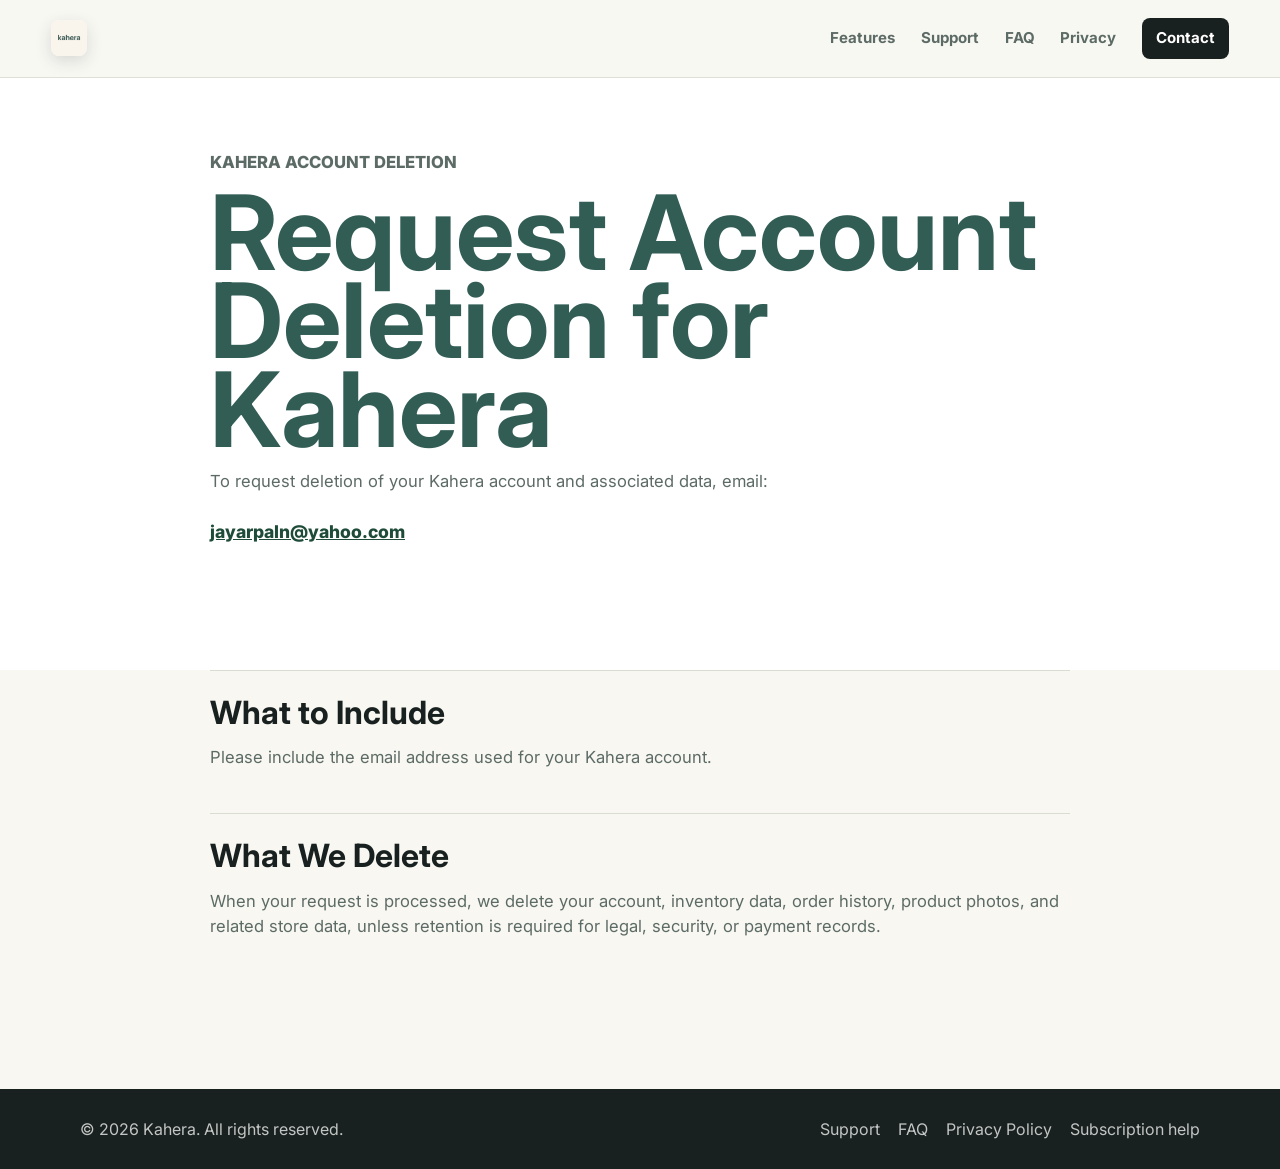
==== delete-account/index.html @ aa0c78bd "Add delete-account page" ====
<!doctype html>
<html lang="en">
  <head>
    <meta charset="utf-8" />
    <meta name="viewport" content="width=device-width, initial-scale=1" />
    <meta
      name="description"
      content="Request deletion of your Kahera account and associated app data."
    />
    <title>Request Account Deletion | Kahera</title>
    <link rel="icon" type="image/png" href="../assets/icon%20copy.png" />
    <link rel="apple-touch-icon" href="../assets/icon%20copy.png" />
    <link rel="preconnect" href="https://fonts.googleapis.com" />
    <link rel="preconnect" href="https://fonts.gstatic.com" crossorigin />
    <link
      href="https://fonts.googleapis.com/css2?family=Inter:wght@400;500;600;700;800&display=swap"
      rel="stylesheet"
    />
    <link rel="stylesheet" href="../styles.css" />
  </head>
  <body>
    <header class="site-header">
      <a class="brand" href="/" aria-label="Kahera home">
        <img
          class="brand-mark"
          src="../assets/icon%20copy.png"
          alt=""
          aria-hidden="true"
        />
      </a>
      <nav class="nav" aria-label="Primary navigation">
        <a href="/#features">Features</a>
        <a href="/#support">Support</a>
        <a href="/#faq">FAQ</a>
        <a href="/privacy">Privacy</a>
        <a class="nav-cta" href="mailto:jayarpaln@yahoo.com">Contact</a>
      </nav>
    </header>

    <main>
      <section class="section policy-hero" aria-labelledby="deletion-title">
        <div class="section-inner policy-shell">
          <p class="section-kicker">Kahera Account Deletion</p>
          <h1 id="deletion-title">Request Account Deletion for Kahera</h1>
          <p>
            To request deletion of your Kahera account and associated data,
            email:
          </p>
          <p>
            <a class="support-email" href="mailto:jayarpaln@yahoo.com"
              >jayarpaln@yahoo.com</a
            >
          </p>
        </div>
      </section>

      <section class="section policy-section">
        <div class="section-inner policy-shell">
          <article class="policy-card">
            <h2>What to Include</h2>
            <p>
              Please include the email address used for your Kahera account.
            </p>
          </article>

          <article class="policy-card">
            <h2>What We Delete</h2>
            <p>
              When your request is processed, we delete your account, inventory
              data, order history, product photos, and related store data,
              unless retention is required for legal, security, or payment
              records.
            </p>
          </article>
        </div>
      </section>
    </main>

    <footer class="site-footer">
      <div class="footer-inner">
        <p>&copy; 2026 Kahera. All rights reserved.</p>
        <div class="footer-links">
          <a href="mailto:jayarpaln@yahoo.com">Support</a>
          <a href="/#faq">FAQ</a>
          <a href="/privacy">Privacy Policy</a>
          <a href="/#support">Subscription help</a>
        </div>
      </div>
    </footer>
  </body>
</html>
---- styles.css ----
:root {
  --ink: #18211f;
  --muted: #5d6b66;
  --paper: #f8f7f2;
  --panel: #ffffff;
  --line: #d9ddd2;
  --mint: #d7f0df;
  --moss: #2f6b4f;
  --moss-dark: #1e4c39;
  --copper: #c97941;
  --sky: #d9ecf7;
  --shadow: 0 18px 60px rgba(24, 33, 31, 0.13);
}

* {
  box-sizing: border-box;
}

html {
  scroll-behavior: smooth;
}

body {
  margin: 0;
  background: var(--paper);
  color: var(--ink);
  font-family: Inter, system-ui, -apple-system, BlinkMacSystemFont, "Segoe UI", sans-serif;
  line-height: 1.5;
}

a {
  color: inherit;
}

.site-header {
  position: fixed;
  top: 0;
  left: 0;
  right: 0;
  z-index: 20;
  display: flex;
  align-items: center;
  justify-content: space-between;
  gap: 24px;
  padding: 18px clamp(18px, 4vw, 56px);
  background: rgba(248, 247, 242, 0.88);
  border-bottom: 1px solid rgba(217, 221, 210, 0.8);
  backdrop-filter: blur(18px);
}

.brand {
  display: inline-flex;
  align-items: center;
  gap: 10px;
  color: var(--ink);
  font-size: 1.05rem;
  font-weight: 800;
  text-decoration: none;
}

.brand-mark {
  width: 36px;
  height: 36px;
  object-fit: cover;
  border-radius: 8px;
  box-shadow: 0 5px 16px rgba(24, 33, 31, 0.15);
}

.nav {
  display: flex;
  align-items: center;
  gap: clamp(12px, 2vw, 26px);
  color: var(--muted);
  font-size: 0.94rem;
  font-weight: 700;
}

.nav a {
  text-decoration: none;
}

.nav a:hover {
  color: var(--ink);
}

.nav-cta {
  padding: 9px 14px;
  background: var(--ink);
  border-radius: 8px;
  color: white;
}

.hero {
  position: relative;
  min-height: 94vh;
  display: grid;
  align-items: center;
  overflow: hidden;
  padding: 130px clamp(20px, 6vw, 76px) 58px;
}

.hero-image,
.hero-overlay {
  position: absolute;
  inset: 0;
}

.hero-image {
  width: 100%;
  height: 100%;
  object-fit: cover;
}

.hero-overlay {
  background:
    linear-gradient(90deg, rgba(248, 247, 242, 0.98) 0%, rgba(248, 247, 242, 0.85) 42%, rgba(248, 247, 242, 0.3) 72%),
    linear-gradient(0deg, rgba(248, 247, 242, 0.42), rgba(248, 247, 242, 0.08));
}

.hero-content {
  position: relative;
  z-index: 1;
  max-width: 680px;
}

.eyebrow,
.section-kicker {
  margin: 0 0 13px;
  color: var(--moss-dark);
  font-size: 0.78rem;
  font-weight: 800;
  letter-spacing: 0;
  text-transform: uppercase;
}

h1,
h2,
h3,
p {
  margin-top: 0;
}

h1 {
  margin-bottom: 18px;
  font-size: clamp(4rem, 13vw, 9rem);
  line-height: 0.85;
  letter-spacing: 0;
}

.hero-copy {
  max-width: 620px;
  margin-bottom: 30px;
  color: #2d3935;
  font-size: clamp(1.1rem, 2vw, 1.34rem);
}

.hero-actions {
  display: flex;
  flex-wrap: wrap;
  gap: 12px;
}

.button {
  display: inline-flex;
  min-height: 48px;
  align-items: center;
  justify-content: center;
  padding: 13px 19px;
  border: 1px solid transparent;
  border-radius: 8px;
  font-weight: 800;
  text-decoration: none;
  cursor: pointer;
}

.button.primary {
  background: var(--moss);
  color: white;
}

.button.primary:hover {
  background: var(--moss-dark);
}

.button.secondary {
  background: rgba(255, 255, 255, 0.75);
  border-color: rgba(47, 107, 79, 0.28);
  color: var(--moss-dark);
}

.section {
  padding: clamp(58px, 9vw, 108px) clamp(20px, 5vw, 72px);
}

.section-inner {
  width: min(1120px, 100%);
  margin: 0 auto;
}

.intro {
  background: var(--panel);
}

.intro-grid,
.plans-grid,
.support-grid {
  display: grid;
  grid-template-columns: minmax(0, 0.9fr) minmax(0, 1.1fr);
  gap: clamp(28px, 6vw, 72px);
  align-items: start;
}

h2 {
  margin-bottom: 16px;
  font-size: clamp(2rem, 5vw, 4.2rem);
  line-height: 1.02;
  letter-spacing: 0;
}

.intro p:not(.section-kicker),
.support p,
.plans p,
.feature-card p,
.faq p {
  color: var(--muted);
  font-size: 1.02rem;
}

.section-heading {
  max-width: 720px;
  margin-bottom: 34px;
}

.feature-grid {
  display: grid;
  grid-template-columns: repeat(4, minmax(0, 1fr));
  gap: 14px;
}

.feature-card,
.plan-card {
  min-height: 230px;
  padding: 22px;
  background: var(--panel);
  border: 1px solid var(--line);
  border-radius: 8px;
}

.feature-icon {
  display: inline-flex;
  margin-bottom: 28px;
  color: var(--copper);
  font-size: 0.82rem;
  font-weight: 800;
}

h3 {
  margin-bottom: 10px;
  font-size: 1.16rem;
}

.plans {
  background: var(--sky);
}

.plan-list {
  display: grid;
  gap: 14px;
}

.plan-card {
  min-height: 160px;
  box-shadow: none;
}

.plan-card.emphasized {
  background: var(--ink);
  border-color: var(--ink);
  color: white;
  box-shadow: var(--shadow);
}

.plan-card.emphasized p {
  color: rgba(255, 255, 255, 0.76);
}

.support {
  background: var(--panel);
}

.support-email {
  display: inline-flex;
  margin-top: 8px;
  color: var(--moss-dark);
  font-size: 1.1rem;
  font-weight: 800;
}

.contact-form {
  display: grid;
  gap: 15px;
  padding: 24px;
  background: var(--paper);
  border: 1px solid var(--line);
  border-radius: 8px;
}

label {
  display: grid;
  gap: 8px;
  color: var(--ink);
  font-size: 0.9rem;
  font-weight: 800;
}

input,
select,
textarea {
  width: 100%;
  border: 1px solid #cbd1c4;
  border-radius: 8px;
  background: white;
  color: var(--ink);
  font: inherit;
  padding: 12px 13px;
}

textarea {
  resize: vertical;
}

.faq-list {
  display: grid;
  gap: 12px;
}

.policy-hero {
  padding-top: 150px;
  background: var(--panel);
}

.policy-shell {
  max-width: 860px;
}

.policy-shell h1 {
  margin-bottom: 16px;
  color: #315d55;
  font-size: clamp(3rem, 9vw, 6.5rem);
}

.policy-shell h2 {
  font-size: clamp(1.45rem, 3vw, 2rem);
}

.policy-shell p {
  color: var(--muted);
  font-size: 1.04rem;
}

.policy-shell ul {
  margin: 0 0 18px;
  padding-left: 24px;
  color: var(--muted);
  font-size: 1.04rem;
}

.policy-shell li + li {
  margin-top: 8px;
}

.policy-updated {
  color: var(--moss-dark);
  font-weight: 800;
}

.policy-section {
  padding-top: 0;
}

.policy-card {
  padding: 26px 0;
  border-top: 1px solid var(--line);
}

.policy-card a,
.faq a {
  color: var(--moss-dark);
  font-weight: 800;
}

details {
  background: var(--panel);
  border: 1px solid var(--line);
  border-radius: 8px;
  padding: 18px 20px;
}

summary {
  color: var(--ink);
  font-weight: 800;
  cursor: pointer;
}

details p {
  margin: 12px 0 0;
}

.site-footer {
  padding: 28px clamp(20px, 5vw, 72px);
  background: var(--ink);
  color: rgba(255, 255, 255, 0.74);
}

.footer-inner {
  width: min(1120px, 100%);
  margin: 0 auto;
  display: flex;
  justify-content: space-between;
  gap: 18px;
}

.footer-inner p {
  margin: 0;
}

.footer-links {
  display: flex;
  flex-wrap: wrap;
  gap: 18px;
}

.footer-links a {
  text-decoration: none;
}

@media (max-width: 860px) {
  .site-header {
    align-items: flex-start;
    position: absolute;
  }

  .nav {
    justify-content: flex-end;
    flex-wrap: wrap;
    gap: 10px 16px;
  }

  .hero {
    min-height: 88vh;
    padding-top: 150px;
  }

  .hero-overlay {
    background:
      linear-gradient(90deg, rgba(248, 247, 242, 0.98) 0%, rgba(248, 247, 242, 0.88) 62%, rgba(248, 247, 242, 0.55) 100%),
      linear-gradient(0deg, rgba(248, 247, 242, 0.38), rgba(248, 247, 242, 0.16));
  }

  .intro-grid,
  .plans-grid,
  .support-grid,
  .feature-grid {
    grid-template-columns: 1fr;
  }
}

@media (max-width: 560px) {
  .site-header {
    display: grid;
    gap: 14px;
  }

  .nav {
    justify-content: flex-start;
    font-size: 0.86rem;
  }

  .nav-cta {
    padding: 7px 10px;
  }

  .hero {
    min-height: 92vh;
    padding-top: 170px;
  }

  h1 {
    font-size: clamp(3.5rem, 22vw, 6.5rem);
  }

  .hero-copy {
    font-size: 1.03rem;
  }

  .button {
    width: 100%;
  }

  .feature-card,
  .plan-card,
  .contact-form {
    padding: 18px;
  }

  .footer-inner {
    display: grid;
  }
}
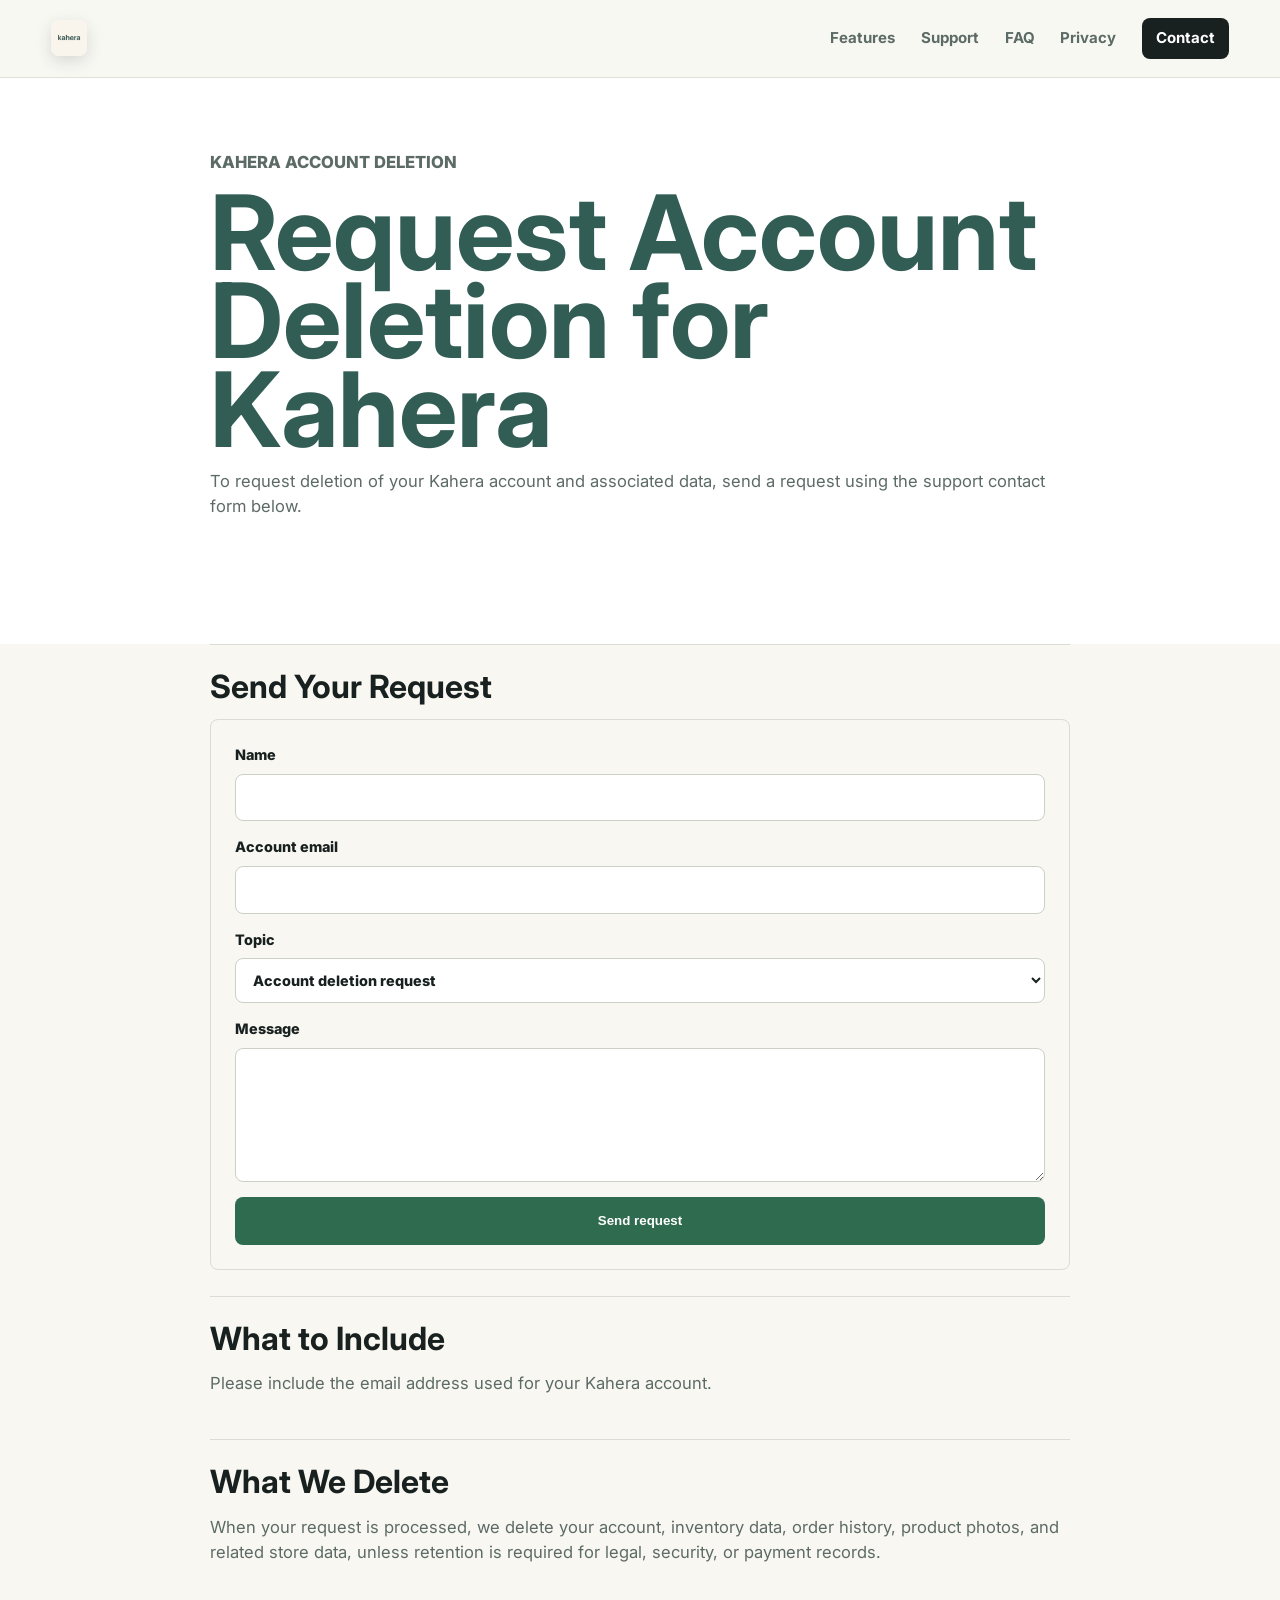
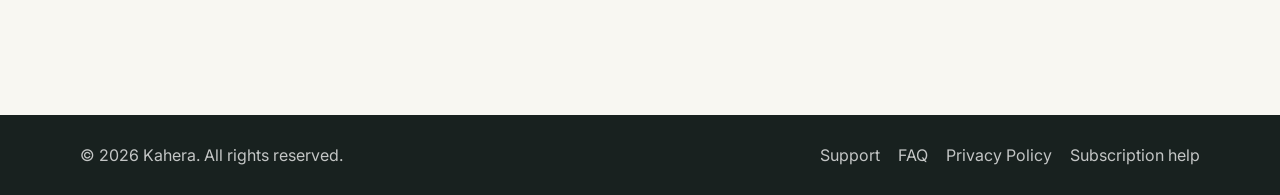
==== commit 8a05d80a: "update delete-account page to use form" ====
--- a/delete-account/index.html
+++ b/delete-account/index.html
@@ -44,18 +44,46 @@
           <h1 id="deletion-title">Request Account Deletion for Kahera</h1>
           <p>
             To request deletion of your Kahera account and associated data,
-            email:
-          </p>
-          <p>
-            <a class="support-email" href="mailto:jayarpaln@yahoo.com"
-              >jayarpaln@yahoo.com</a
-            >
+            send a request using the support contact form below.
           </p>
         </div>
       </section>
 
       <section class="section policy-section">
         <div class="section-inner policy-shell">
+          <article class="policy-card">
+            <h2>Send Your Request</h2>
+            <form
+              class="contact-form"
+              action="mailto:jayarpaln@yahoo.com"
+              method="post"
+              enctype="text/plain"
+            >
+              <label>
+                Name
+                <input name="name" type="text" autocomplete="name" required />
+              </label>
+              <label>
+                Account email
+                <input name="email" type="email" autocomplete="email" required />
+              </label>
+              <label>
+                Topic
+                <select name="topic">
+                  <option>Account deletion request</option>
+                  <option>Privacy or data request</option>
+                  <option>General support</option>
+                  <option>Subscription help</option>
+                </select>
+              </label>
+              <label>
+                Message
+                <textarea name="message" rows="5" required></textarea>
+              </label>
+              <button class="button primary" type="submit">Send request</button>
+            </form>
+          </article>
+
           <article class="policy-card">
             <h2>What to Include</h2>
             <p>
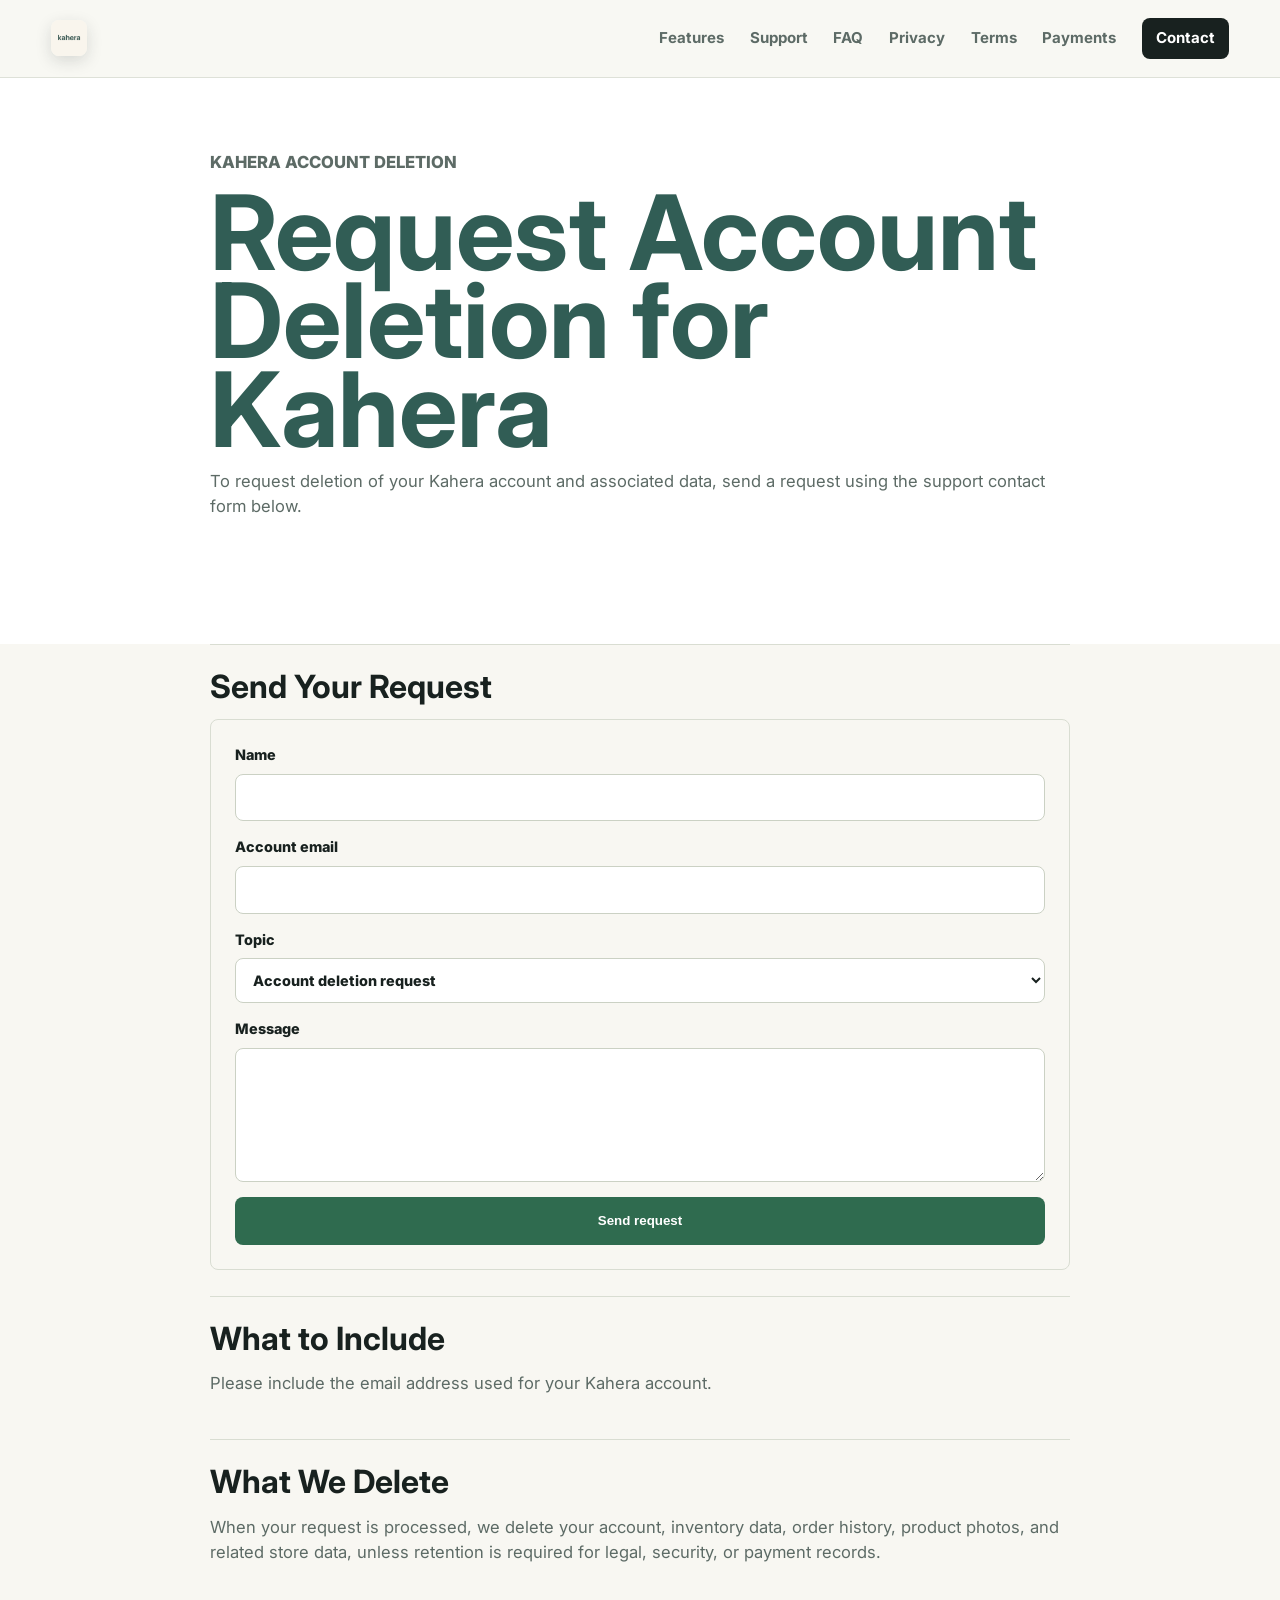
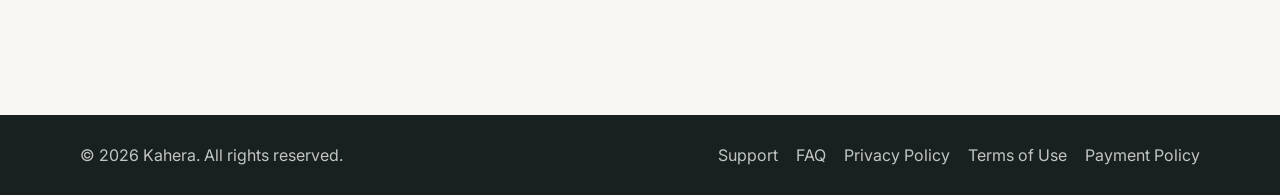
==== commit 3ec4e622: "add terms and payment policy page" ====
--- a/delete-account/index.html
+++ b/delete-account/index.html
@@ -33,6 +33,8 @@
         <a href="/#support">Support</a>
         <a href="/#faq">FAQ</a>
         <a href="/privacy">Privacy</a>
+        <a href="/terms">Terms</a>
+        <a href="/payment-policy">Payments</a>
         <a class="nav-cta" href="mailto:jayarpaln@yahoo.com">Contact</a>
       </nav>
     </header>
@@ -111,7 +113,8 @@
           <a href="mailto:jayarpaln@yahoo.com">Support</a>
           <a href="/#faq">FAQ</a>
           <a href="/privacy">Privacy Policy</a>
-          <a href="/#support">Subscription help</a>
+          <a href="/terms">Terms of Use</a>
+          <a href="/payment-policy">Payment Policy</a>
         </div>
       </div>
     </footer>
--- a/styles.css
+++ b/styles.css
@@ -389,6 +389,82 @@
   font-weight: 800;
 }
 
+.status-page {
+  min-height: 100vh;
+  display: grid;
+  grid-template-rows: auto 1fr auto;
+  background:
+    radial-gradient(circle at 15% 12%, rgba(215, 240, 223, 0.82), transparent 30rem),
+    radial-gradient(circle at 88% 88%, rgba(217, 236, 247, 0.75), transparent 32rem),
+    var(--paper);
+}
+
+.status-header {
+  padding: 22px clamp(20px, 5vw, 72px);
+}
+
+.status-main {
+  display: grid;
+  place-items: center;
+  padding: 48px 20px 80px;
+}
+
+.status-card {
+  width: min(580px, 100%);
+  padding: clamp(30px, 7vw, 56px);
+  background: rgba(255, 255, 255, 0.92);
+  border: 1px solid var(--line);
+  border-radius: 16px;
+  box-shadow: var(--shadow);
+  text-align: center;
+}
+
+.status-icon {
+  width: 64px;
+  height: 64px;
+  display: inline-grid;
+  place-items: center;
+  margin-bottom: 26px;
+  background: var(--mint);
+  border-radius: 50%;
+  color: var(--moss-dark);
+  font-size: 1.8rem;
+  font-weight: 800;
+}
+
+.status-icon.warning {
+  background: #f7e5d8;
+  color: #8b4a24;
+}
+
+.status-card h1 {
+  margin-bottom: 16px;
+  color: var(--ink);
+  font-size: clamp(2rem, 7vw, 3.6rem);
+  line-height: 1.02;
+}
+
+.status-card p {
+  margin-bottom: 28px;
+  color: var(--muted);
+  font-size: clamp(1rem, 2.5vw, 1.12rem);
+}
+
+.status-card p:last-child {
+  margin-bottom: 0;
+}
+
+.status-card .button {
+  width: 100%;
+}
+
+.status-footer {
+  padding: 24px 20px;
+  color: var(--muted);
+  font-size: 0.86rem;
+  text-align: center;
+}
+
 details {
   background: var(--panel);
   border: 1px solid var(--line);
